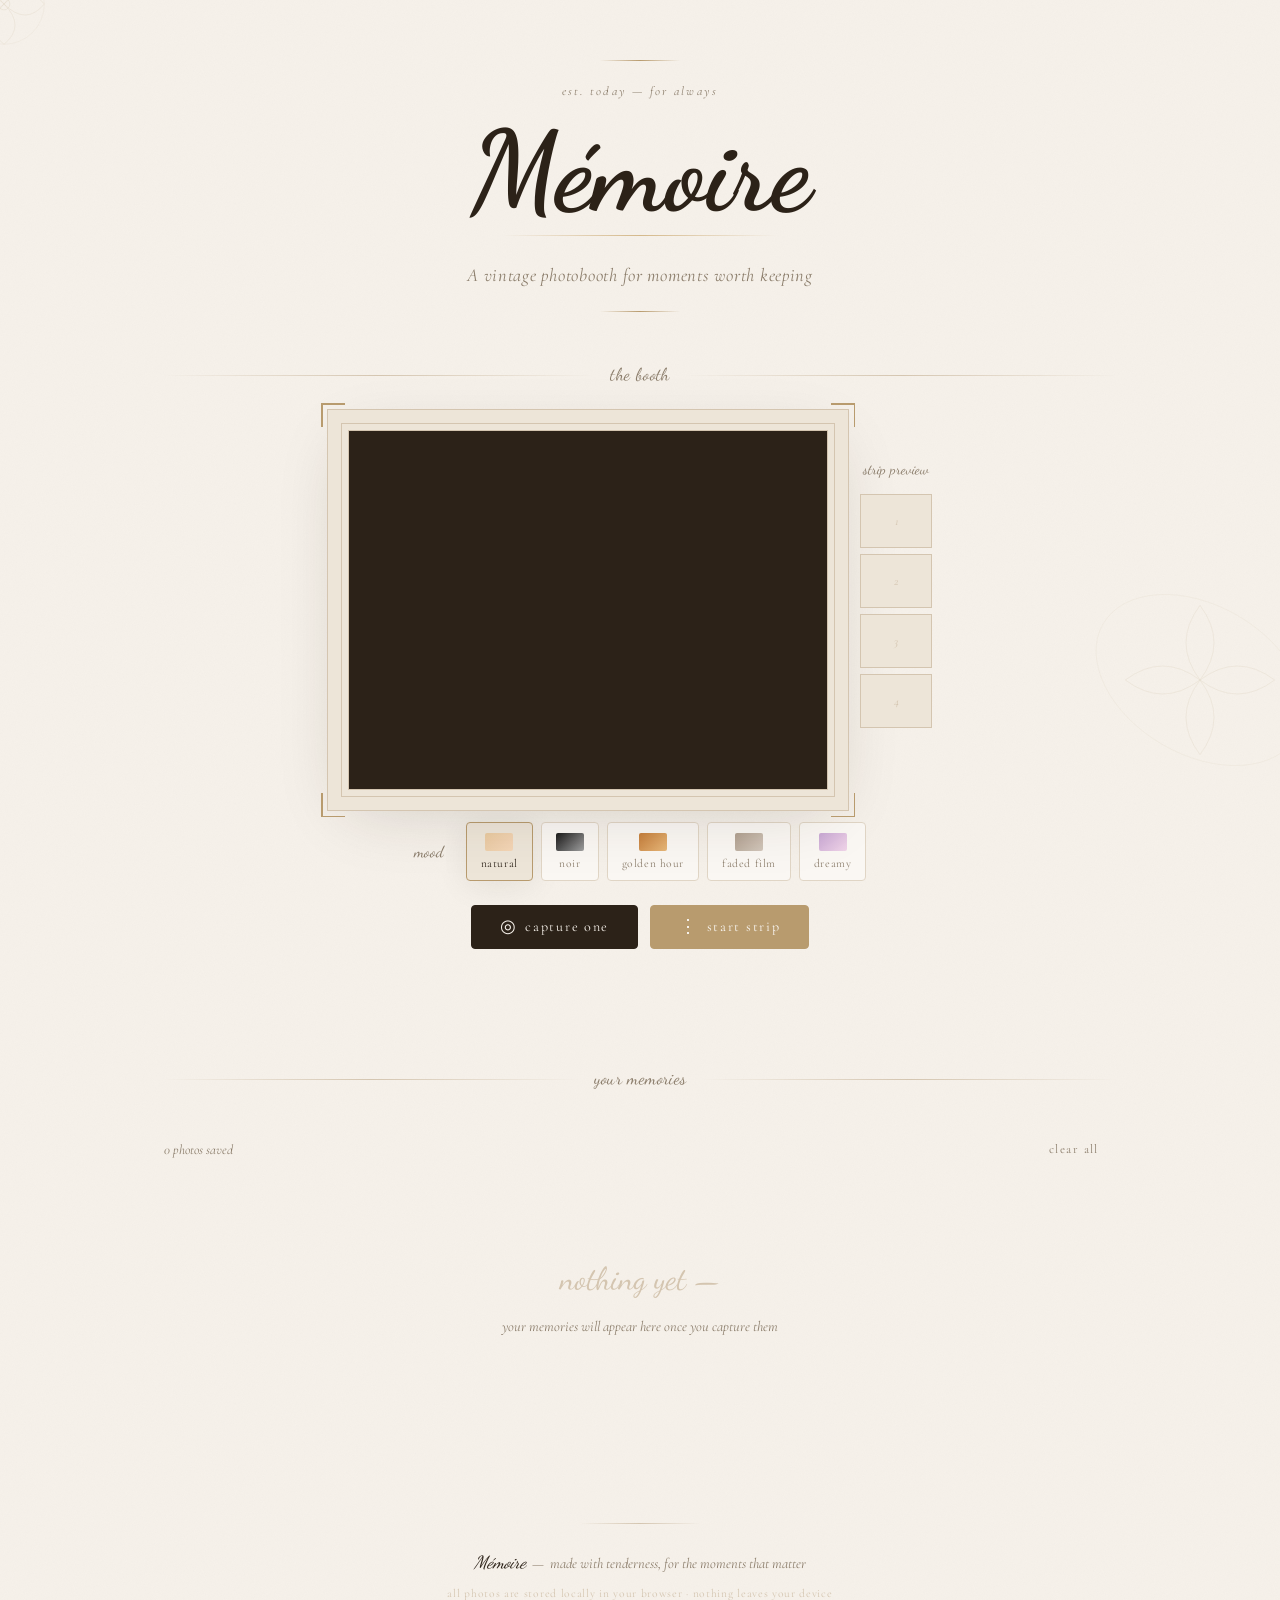
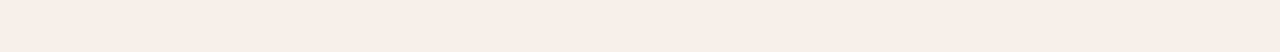
==== index.html @ e14100e8 "Rename index (5).html to index.html" ====
<!DOCTYPE html>
<html lang="en">
<head>
  <meta charset="UTF-8" />
  <meta name="viewport" content="width=device-width, initial-scale=1.0" />
  <title>Mémoire — A Vintage Photobooth</title>

  <!-- Google Fonts: Playfair Display + Cormorant Garamond + Dancing Script -->
  <link rel="preconnect" href="https://fonts.googleapis.com" />
  <link rel="preconnect" href="https://fonts.gstatic.com" crossorigin />
  <link href="https://fonts.googleapis.com/css2?family=Cormorant+Garamond:ital,wght@0,300;0,400;0,500;0,600;1,300;1,400;1,500&family=Dancing+Script:wght@500;600;700&family=Playfair+Display:ital,wght@0,400;0,500;1,400;1,500&display=swap" rel="stylesheet" />

  <link rel="stylesheet" href="css/styles.css" />
</head>
<body>

  <!-- ===== DECORATIVE BACKGROUND ELEMENTS ===== -->
  <div class="deco-bg" aria-hidden="true">
    <svg class="deco-floral deco-floral--tl" viewBox="0 0 300 300" fill="none" xmlns="http://www.w3.org/2000/svg">
      <circle cx="60" cy="60" r="55" stroke="#c9b99a" stroke-width="0.6" opacity="0.4"/>
      <path d="M60 5 Q90 30 60 60 Q30 30 60 5Z" stroke="#c9b99a" stroke-width="0.8" fill="none" opacity="0.5"/>
      <path d="M5 60 Q30 90 60 60 Q30 30 5 60Z" stroke="#c9b99a" stroke-width="0.8" fill="none" opacity="0.5"/>
      <path d="M60 115 Q90 90 60 60 Q30 90 60 115Z" stroke="#c9b99a" stroke-width="0.8" fill="none" opacity="0.5"/>
      <path d="M115 60 Q90 30 60 60 Q90 90 115 60Z" stroke="#c9b99a" stroke-width="0.8" fill="none" opacity="0.5"/>
      <circle cx="60" cy="60" r="8" stroke="#c9b99a" stroke-width="0.8" fill="none" opacity="0.6"/>
    </svg>

    <svg class="deco-floral deco-floral--br" viewBox="0 0 300 300" fill="none" xmlns="http://www.w3.org/2000/svg">
      <ellipse cx="150" cy="150" rx="120" ry="80" stroke="#c9b99a" stroke-width="0.6" opacity="0.3" transform="rotate(30 150 150)"/>
      <path d="M150 70 Q180 110 150 150 Q120 110 150 70Z" stroke="#c9b99a" stroke-width="0.8" fill="none" opacity="0.4"/>
      <path d="M150 230 Q180 190 150 150 Q120 190 150 230Z" stroke="#c9b99a" stroke-width="0.8" fill="none" opacity="0.4"/>
      <path d="M70 150 Q110 120 150 150 Q110 180 70 150Z" stroke="#c9b99a" stroke-width="0.8" fill="none" opacity="0.4"/>
      <path d="M230 150 Q190 120 150 150 Q190 180 230 150Z" stroke="#c9b99a" stroke-width="0.8" fill="none" opacity="0.4"/>
    </svg>
  </div>

  <!-- ===== HEADER / HERO ===== -->
  <header class="site-header">
    <div class="header-rule"></div>
    <p class="header-eyebrow">est. today — for always</p>
    <h1 class="site-title">
      <span class="title-script">Mémoire</span>
    </h1>
    <p class="site-subtitle">A vintage photobooth for moments worth keeping</p>
    <div class="header-rule header-rule--bottom"></div>
  </header>

  <!-- ===== MAIN APP ===== -->
  <main class="app-main">

    <!-- ===== CAMERA SECTION ===== -->
    <section class="camera-section" id="camera-section">
      <div class="section-label">
        <span class="label-line"></span>
        <span class="label-text">the booth</span>
        <span class="label-line"></span>
      </div>

      <!-- Vintage frame wrapper -->
      <div class="camera-stage">
        <div class="vintage-frame" id="vintage-frame">
          <div class="frame-corner frame-corner--tl"></div>
          <div class="frame-corner frame-corner--tr"></div>
          <div class="frame-corner frame-corner--bl"></div>
          <div class="frame-corner frame-corner--br"></div>
          <div class="frame-inner">
            <!-- Live video -->
            <video id="video" autoplay playsinline muted></video>
            <!-- Hidden canvas for capture -->
            <canvas id="capture-canvas" style="display:none;"></canvas>
            <!-- Countdown overlay -->
            <div class="countdown-overlay" id="countdown-overlay" aria-live="polite">
              <span class="countdown-number" id="countdown-number"></span>
            </div>
            <!-- Flash overlay -->
            <div class="flash-overlay" id="flash-overlay"></div>
            <!-- Permission error state -->
            <div class="camera-error" id="camera-error" style="display:none;">
              <div class="error-icon">⌖</div>
              <p class="error-title">Camera access denied</p>
              <p class="error-message">Please allow camera permissions in your browser settings and refresh the page.</p>
            </div>
          </div>
        </div>

        <!-- Strip preview mini -->
        <div class="strip-preview" id="strip-preview">
          <p class="strip-preview__label">strip preview</p>
          <div class="strip-preview__slots" id="strip-slots">
            <div class="strip-slot" data-index="0"><span>1</span></div>
            <div class="strip-slot" data-index="1"><span>2</span></div>
            <div class="strip-slot" data-index="2"><span>3</span></div>
            <div class="strip-slot" data-index="3"><span>4</span></div>
          </div>
        </div>
      </div>

      <!-- Filters -->
      <div class="filters-panel">
        <p class="filters-label">mood</p>
        <div class="filters-list" role="radiogroup" aria-label="Select photo filter">
          <button class="filter-btn active" data-filter="none" role="radio" aria-checked="true" title="No filter">
            <span class="filter-swatch filter-swatch--none"></span>
            <span>natural</span>
          </button>
          <button class="filter-btn" data-filter="bw" role="radio" aria-checked="false" title="Black & white">
            <span class="filter-swatch filter-swatch--bw"></span>
            <span>noir</span>
          </button>
          <button class="filter-btn" data-filter="warm" role="radio" aria-checked="false" title="Warm vintage">
            <span class="filter-swatch filter-swatch--warm"></span>
            <span>golden hour</span>
          </button>
          <button class="filter-btn" data-filter="fade" role="radio" aria-checked="false" title="Faded film">
            <span class="filter-swatch filter-swatch--fade"></span>
            <span>faded film</span>
          </button>
          <button class="filter-btn" data-filter="dreamy" role="radio" aria-checked="false" title="Dreamy soft">
            <span class="filter-swatch filter-swatch--dreamy"></span>
            <span>dreamy</span>
          </button>
        </div>
      </div>

      <!-- Controls -->
      <div class="camera-controls">
        <button class="btn btn--primary" id="btn-single" aria-label="Take single photo">
          <span class="btn-icon">◎</span>
          <span>capture one</span>
        </button>
        <button class="btn btn--strip" id="btn-strip" aria-label="Start photo strip sequence">
          <span class="btn-icon">⋮</span>
          <span>start strip</span>
        </button>
        <button class="btn btn--outline" id="btn-reset-strip" aria-label="Reset strip" style="display:none;">
          <span>reset strip</span>
        </button>
      </div>

      <!-- Status message -->
      <p class="status-msg" id="status-msg" aria-live="polite"></p>
    </section>

    <!-- ===== CAPTION MODAL ===== -->
    <div class="modal-backdrop" id="caption-modal" style="display:none;" role="dialog" aria-modal="true" aria-label="Add a caption">
      <div class="modal-card">
        <div class="modal-preview">
          <img id="modal-preview-img" src="" alt="Just captured photo" />
        </div>
        <div class="modal-body">
          <p class="modal-eyebrow">a moment captured</p>
          <h3 class="modal-title">Add a caption</h3>
          <input
            type="text"
            id="caption-input"
            class="caption-input"
            placeholder="write something beautiful…"
            maxlength="80"
            aria-label="Photo caption"
          />
          <div class="modal-actions">
            <button class="btn btn--primary" id="btn-save-caption">save memory</button>
            <button class="btn btn--ghost" id="btn-skip-caption">skip</button>
          </div>
        </div>
      </div>
    </div>

    <!-- ===== STRIP DOWNLOAD MODAL ===== -->
    <div class="modal-backdrop" id="strip-modal" style="display:none;" role="dialog" aria-modal="true" aria-label="Your photo strip">
      <div class="modal-card modal-card--strip">
        <div class="modal-strip-wrap">
          <img id="strip-result-img" src="" alt="Your photo strip" class="strip-result-img" />
        </div>
        <div class="modal-body">
          <p class="modal-eyebrow">your strip is ready</p>
          <h3 class="modal-title">Four frames, one story.</h3>
          <div class="modal-actions">
            <button class="btn btn--primary" id="btn-download-strip">download strip</button>
            <button class="btn btn--ghost" id="btn-close-strip">close</button>
          </div>
        </div>
      </div>
    </div>

    <!-- ===== GALLERY SECTION ===== -->
    <section class="gallery-section" id="gallery-section">
      <div class="section-label">
        <span class="label-line"></span>
        <span class="label-text">your memories</span>
        <span class="label-line"></span>
      </div>

      <div class="gallery-header">
        <p class="gallery-count" id="gallery-count">0 photos saved</p>
        <button class="btn btn--ghost btn--small" id="btn-clear-gallery">clear all</button>
      </div>

      <div class="gallery-grid" id="gallery-grid">
        <!-- Populated by gallery.js -->
        <div class="gallery-empty" id="gallery-empty">
          <p class="gallery-empty__script">nothing yet —</p>
          <p class="gallery-empty__text">your memories will appear here once you capture them</p>
        </div>
      </div>
    </section>

  </main>

  <!-- ===== FOOTER ===== -->
  <footer class="site-footer">
    <div class="footer-rule"></div>
    <p class="footer-text">
      <span class="footer-script">Mémoire</span>
      &thinsp;—&thinsp; made with tenderness, for the moments that matter
    </p>
    <p class="footer-sub">all photos are stored locally in your browser · nothing leaves your device</p>
  </footer>

  <!-- ===== JS MODULES (order matters) ===== -->
  <script src="js/filters.js"></script>
  <script src="js/camera.js"></script>
  <script src="js/capture.js"></script>
  <script src="js/strip.js"></script>
  <script src="js/gallery.js"></script>

</body>
</html>
---- css/styles.css ----
/* ============================================================
   MÉMOIRE PHOTOBOOTH — styles.css
   Vintage editorial aesthetic — cream, serif, emotionally driven
   ============================================================ */

/* ── CUSTOM PROPERTIES ── */
:root {
  --cream:        #f6f1ea;
  --cream-deep:   #ede5d8;
  --cream-dark:   #e0d5c5;
  --parchment:    #d4c5b0;
  --taupe:        #8b7d6b;
  --umber:        #5c4a38;
  --espresso:     #2c2218;
  --warm-white:   #faf7f3;
  --gold:         #b89b6e;
  --gold-light:   #d4b88a;
  --sienna:       #9e6b4a;
  --mist:         rgba(246,241,234,0.85);

  --font-serif:   'Cormorant Garamond', Georgia, serif;
  --font-display: 'Playfair Display', 'Times New Roman', serif;
  --font-script:  'Dancing Script', cursive;

  --shadow-soft:  0 4px 32px rgba(44,34,24,0.08);
  --shadow-card:  0 8px 48px rgba(44,34,24,0.12);
  --shadow-deep:  0 16px 64px rgba(44,34,24,0.18);

  --radius-sm:    4px;
  --radius-md:    8px;
  --radius-lg:    16px;

  --transition:   0.3s cubic-bezier(0.4, 0, 0.2, 1);
  --transition-slow: 0.6s cubic-bezier(0.4, 0, 0.2, 1);
}

/* ── RESET & BASE ── */
*, *::before, *::after {
  box-sizing: border-box;
  margin: 0;
  padding: 0;
}

html {
  scroll-behavior: smooth;
  font-size: 16px;
}

body {
  background-color: var(--cream);
  color: var(--espresso);
  font-family: var(--font-serif);
  font-weight: 400;
  line-height: 1.7;
  min-height: 100vh;
  overflow-x: hidden;
  position: relative;

  /* Subtle grain texture */
  background-image:
    url("data:image/svg+xml,%3Csvg xmlns='http://www.w3.org/2000/svg' width='300' height='300'%3E%3Cfilter id='n'%3E%3CfeTurbulence type='fractalNoise' baseFrequency='0.9' numOctaves='4' stitchTiles='stitch'/%3E%3CfeColorMatrix type='saturate' values='0'/%3E%3C/filter%3E%3Crect width='300' height='300' filter='url(%23n)' opacity='0.035'/%3E%3C/svg%3E");
}

/* ── DECORATIVE BACKGROUND SVGs ── */
.deco-bg {
  position: fixed;
  inset: 0;
  pointer-events: none;
  z-index: 0;
  overflow: hidden;
}

.deco-floral {
  position: absolute;
  opacity: 0.55;
}

.deco-floral--tl {
  top: -40px;
  left: -40px;
  width: 220px;
  height: 220px;
  animation: floatSlow 8s ease-in-out infinite;
}

.deco-floral--br {
  bottom: 80px;
  right: -60px;
  width: 280px;
  height: 280px;
  animation: floatSlow 10s ease-in-out infinite reverse;
}

@keyframes floatSlow {
  0%, 100% { transform: translateY(0px) rotate(0deg); }
  50% { transform: translateY(-12px) rotate(3deg); }
}

/* ── TYPOGRAPHY UTILITIES ── */
.title-script {
  font-family: var(--font-script);
  font-weight: 700;
}

.section-label {
  display: flex;
  align-items: center;
  gap: 16px;
  margin-bottom: 40px;
}

.label-line {
  flex: 1;
  height: 1px;
  background: linear-gradient(90deg, transparent, var(--parchment), transparent);
}

.label-text {
  font-family: var(--font-script);
  font-size: 1.1rem;
  color: var(--taupe);
  white-space: nowrap;
  letter-spacing: 0.02em;
}

/* ── SITE HEADER ── */
.site-header {
  position: relative;
  z-index: 1;
  text-align: center;
  padding: 60px 24px 48px;
}

.header-rule {
  width: 80px;
  height: 1px;
  background: linear-gradient(90deg, transparent, var(--gold), transparent);
  margin: 0 auto 20px;
}

.header-rule--bottom {
  margin: 20px auto 0;
}

.header-eyebrow {
  font-family: var(--font-serif);
  font-size: 0.78rem;
  font-style: italic;
  letter-spacing: 0.18em;
  color: var(--taupe);
  text-transform: lowercase;
  margin-bottom: 12px;
}

.site-title {
  font-family: var(--font-script);
  font-size: clamp(3.5rem, 10vw, 7rem);
  font-weight: 700;
  color: var(--espresso);
  line-height: 1.05;
  letter-spacing: -0.01em;
  margin-bottom: 12px;
  position: relative;
  display: inline-block;
}

.site-title::after {
  content: '';
  position: absolute;
  bottom: -4px;
  left: 10%;
  right: 10%;
  height: 1px;
  background: linear-gradient(90deg, transparent, var(--gold-light), transparent);
}

.site-subtitle {
  font-family: var(--font-serif);
  font-size: clamp(0.95rem, 2.5vw, 1.15rem);
  font-style: italic;
  color: var(--taupe);
  letter-spacing: 0.04em;
  margin-top: 16px;
}

/* ── MAIN LAYOUT ── */
.app-main {
  position: relative;
  z-index: 1;
  max-width: 1000px;
  margin: 0 auto;
  padding: 0 24px 80px;
}

/* ── CAMERA SECTION ── */
.camera-section {
  margin-bottom: 80px;
}

/* Camera stage: video frame + strip preview side by side */
.camera-stage {
  display: flex;
  align-items: flex-start;
  gap: 32px;
  justify-content: center;
  margin-bottom: 32px;
  flex-wrap: wrap;
}

/* ── VINTAGE FRAME ── */
.vintage-frame {
  position: relative;
  flex-shrink: 0;
  width: min(480px, 100%);
  aspect-ratio: 4/3;
  background: var(--espresso);
  border: 1px solid var(--parchment);
  box-shadow:
    0 0 0 6px var(--cream-deep),
    0 0 0 7px var(--parchment),
    0 0 0 20px var(--cream-deep),
    0 0 0 21px var(--parchment),
    var(--shadow-deep);
  overflow: visible;
}

/* Decorative frame corners */
.frame-corner {
  position: absolute;
  width: 24px;
  height: 24px;
  z-index: 5;
}

.frame-corner::before,
.frame-corner::after {
  content: '';
  position: absolute;
  background: var(--gold);
}

.frame-corner::before { width: 100%; height: 1.5px; }
.frame-corner::after  { width: 1.5px; height: 100%; }

.frame-corner--tl { top: -28px; left: -28px; }
.frame-corner--tl::before { top: 0; left: 0; }
.frame-corner--tl::after  { top: 0; left: 0; }

.frame-corner--tr { top: -28px; right: -28px; }
.frame-corner--tr::before { top: 0; right: 0; left: auto; }
.frame-corner--tr::after  { top: 0; right: 0; left: auto; }

.frame-corner--bl { bottom: -28px; left: -28px; }
.frame-corner--bl::before { bottom: 0; top: auto; left: 0; }
.frame-corner--bl::after  { bottom: 0; top: auto; left: 0; }

.frame-corner--br { bottom: -28px; right: -28px; }
.frame-corner--br::before { bottom: 0; top: auto; right: 0; left: auto; }
.frame-corner--br::after  { bottom: 0; top: auto; right: 0; left: auto; }

/* Inner frame: clips video */
.frame-inner {
  position: relative;
  width: 100%;
  height: 100%;
  overflow: hidden;
}

#video {
  width: 100%;
  height: 100%;
  object-fit: cover;
  display: block;
  transform: scaleX(-1); /* mirror effect */
}

/* Countdown overlay */
.countdown-overlay {
  position: absolute;
  inset: 0;
  display: flex;
  align-items: center;
  justify-content: center;
  background: rgba(44,34,24,0.35);
  backdrop-filter: blur(2px);
  opacity: 0;
  pointer-events: none;
  transition: opacity 0.3s ease;
  z-index: 10;
}

.countdown-overlay.active {
  opacity: 1;
  pointer-events: all;
}

.countdown-number {
  font-family: var(--font-script);
  font-size: 10rem;
  color: var(--warm-white);
  line-height: 1;
  text-shadow: 0 4px 24px rgba(0,0,0,0.4);
  animation: countPulse 1s ease-out;
}

@keyframes countPulse {
  0%   { transform: scale(1.4); opacity: 0; }
  30%  { transform: scale(1.0); opacity: 1; }
  80%  { transform: scale(1.0); opacity: 1; }
  100% { transform: scale(0.9); opacity: 0.6; }
}

/* Flash overlay */
.flash-overlay {
  position: absolute;
  inset: 0;
  background: #fff;
  opacity: 0;
  pointer-events: none;
  z-index: 15;
  transition: opacity 0.08s ease;
}

.flash-overlay.flashing {
  opacity: 1;
  transition: none;
}

/* Camera error state */
.camera-error {
  position: absolute;
  inset: 0;
  background: var(--cream-deep);
  display: flex;
  flex-direction: column;
  align-items: center;
  justify-content: center;
  padding: 32px;
  text-align: center;
  z-index: 20;
}

.error-icon {
  font-size: 3rem;
  margin-bottom: 16px;
  color: var(--taupe);
}

.error-title {
  font-family: var(--font-display);
  font-size: 1.3rem;
  color: var(--espresso);
  margin-bottom: 8px;
  font-style: italic;
}

.error-message {
  font-size: 0.9rem;
  color: var(--taupe);
  line-height: 1.6;
}

/* ── STRIP PREVIEW ── */
.strip-preview {
  display: flex;
  flex-direction: column;
  align-items: center;
  gap: 8px;
  padding-top: 28px; /* aligns with inner frame */
}

.strip-preview__label {
  font-family: var(--font-script);
  font-size: 0.9rem;
  color: var(--taupe);
  margin-bottom: 4px;
}

.strip-preview__slots {
  display: flex;
  flex-direction: column;
  gap: 6px;
}

.strip-slot {
  width: 72px;
  height: 54px;
  border: 1px solid var(--parchment);
  background: var(--cream-deep);
  display: flex;
  align-items: center;
  justify-content: center;
  position: relative;
  overflow: hidden;
  transition: border-color var(--transition);
}

.strip-slot span {
  font-family: var(--font-serif);
  font-size: 0.75rem;
  color: var(--parchment);
  font-style: italic;
}

.strip-slot img {
  width: 100%;
  height: 100%;
  object-fit: cover;
  display: block;
}

.strip-slot.filled {
  border-color: var(--gold);
}

.strip-slot.filled span {
  display: none;
}

/* ── FILTERS PANEL ── */
.filters-panel {
  display: flex;
  align-items: center;
  gap: 16px;
  justify-content: center;
  margin-bottom: 24px;
  flex-wrap: wrap;
}

.filters-label {
  font-family: var(--font-script);
  font-size: 1rem;
  color: var(--taupe);
  min-width: 36px;
}

.filters-list {
  display: flex;
  gap: 8px;
  flex-wrap: wrap;
  justify-content: center;
}

.filter-btn {
  display: flex;
  flex-direction: column;
  align-items: center;
  gap: 5px;
  padding: 10px 14px;
  border: 1px solid var(--cream-dark);
  background: var(--warm-white);
  cursor: pointer;
  border-radius: var(--radius-sm);
  font-family: var(--font-serif);
  font-size: 0.72rem;
  color: var(--taupe);
  letter-spacing: 0.05em;
  text-transform: lowercase;
  transition: all var(--transition);
}

.filter-btn:hover {
  border-color: var(--gold);
  color: var(--umber);
  transform: translateY(-1px);
  box-shadow: var(--shadow-soft);
}

.filter-btn.active {
  border-color: var(--gold);
  background: var(--cream-deep);
  color: var(--espresso);
  box-shadow: var(--shadow-soft);
}

/* Filter swatches */
.filter-swatch {
  display: block;
  width: 28px;
  height: 18px;
  border-radius: 2px;
  overflow: hidden;
}

.filter-swatch--none   { background: linear-gradient(135deg, #e8c9a0, #f5d6b8); }
.filter-swatch--bw     { background: linear-gradient(135deg, #1a1a1a, #a0a0a0); }
.filter-swatch--warm   { background: linear-gradient(135deg, #c47d3a, #e8b87a); }
.filter-swatch--fade   { background: linear-gradient(135deg, #b0a090, #d4c8bc); }
.filter-swatch--dreamy { background: linear-gradient(135deg, #c9a8d4, #f0d4e8); }

/* ── CAMERA CONTROLS ── */
.camera-controls {
  display: flex;
  gap: 12px;
  justify-content: center;
  flex-wrap: wrap;
  margin-bottom: 16px;
}

/* ── BUTTONS ── */
.btn {
  display: inline-flex;
  align-items: center;
  gap: 8px;
  padding: 12px 28px;
  font-family: var(--font-serif);
  font-size: 0.88rem;
  letter-spacing: 0.12em;
  text-transform: lowercase;
  border: 1px solid transparent;
  cursor: pointer;
  border-radius: var(--radius-sm);
  transition: all var(--transition);
  white-space: nowrap;
  position: relative;
  overflow: hidden;
}

.btn::after {
  content: '';
  position: absolute;
  inset: 0;
  background: rgba(255,255,255,0);
  transition: background var(--transition);
}

.btn:hover::after {
  background: rgba(255,255,255,0.1);
}

.btn-icon {
  font-size: 1.1rem;
  line-height: 1;
}

/* Primary */
.btn--primary {
  background: var(--espresso);
  color: var(--cream);
  border-color: var(--espresso);
}

.btn--primary:hover {
  background: var(--umber);
  border-color: var(--umber);
  transform: translateY(-1px);
  box-shadow: 0 6px 20px rgba(44,34,24,0.25);
}

.btn--primary:active {
  transform: translateY(0);
}

/* Strip */
.btn--strip {
  background: var(--gold);
  color: var(--warm-white);
  border-color: var(--gold);
}

.btn--strip:hover {
  background: var(--gold-light);
  border-color: var(--gold-light);
  transform: translateY(-1px);
  box-shadow: 0 6px 20px rgba(184,155,110,0.35);
}

/* Outline */
.btn--outline {
  background: transparent;
  color: var(--umber);
  border-color: var(--parchment);
}

.btn--outline:hover {
  border-color: var(--gold);
  color: var(--espresso);
  background: var(--cream-deep);
}

/* Ghost */
.btn--ghost {
  background: transparent;
  color: var(--taupe);
  border-color: transparent;
}

.btn--ghost:hover {
  color: var(--espresso);
  border-color: var(--cream-dark);
  background: var(--cream-deep);
}

/* Small */
.btn--small {
  padding: 6px 16px;
  font-size: 0.78rem;
}

/* Disabled state */
.btn:disabled {
  opacity: 0.45;
  cursor: not-allowed;
  transform: none !important;
  box-shadow: none !important;
}

/* ── STATUS MESSAGE ── */
.status-msg {
  text-align: center;
  font-family: var(--font-serif);
  font-size: 0.88rem;
  font-style: italic;
  color: var(--taupe);
  min-height: 1.4em;
  transition: opacity var(--transition);
}

/* ── MODAL BACKDROP ── */
.modal-backdrop {
  position: fixed;
  inset: 0;
  background: rgba(44,34,24,0.55);
  backdrop-filter: blur(6px);
  z-index: 100;
  display: flex;
  align-items: center;
  justify-content: center;
  padding: 24px;
  animation: fadeIn 0.3s ease;
}

@keyframes fadeIn {
  from { opacity: 0; }
  to   { opacity: 1; }
}

.modal-card {
  background: var(--warm-white);
  border: 1px solid var(--cream-dark);
  box-shadow: var(--shadow-deep);
  max-width: 520px;
  width: 100%;
  animation: slideUp 0.35s cubic-bezier(0.4, 0, 0.2, 1);
  overflow: hidden;
}

@keyframes slideUp {
  from { transform: translateY(24px); opacity: 0; }
  to   { transform: translateY(0); opacity: 1; }
}

.modal-preview {
  width: 100%;
  max-height: 280px;
  overflow: hidden;
  background: var(--espresso);
}

.modal-preview img {
  width: 100%;
  height: 100%;
  object-fit: cover;
  display: block;
  transform: scaleX(-1);
}

.modal-card--strip .modal-strip-wrap {
  display: flex;
  justify-content: center;
  padding: 24px 24px 0;
  background: var(--cream-deep);
}

.strip-result-img {
  max-height: 360px;
  width: auto;
  display: block;
  box-shadow: var(--shadow-card);
}

.modal-body {
  padding: 28px 32px 32px;
}

.modal-eyebrow {
  font-family: var(--font-serif);
  font-size: 0.75rem;
  font-style: italic;
  letter-spacing: 0.15em;
  color: var(--taupe);
  text-transform: lowercase;
  margin-bottom: 6px;
}

.modal-title {
  font-family: var(--font-display);
  font-size: 1.5rem;
  font-style: italic;
  font-weight: 400;
  color: var(--espresso);
  margin-bottom: 20px;
  line-height: 1.3;
}

.caption-input {
  width: 100%;
  padding: 12px 16px;
  font-family: var(--font-serif);
  font-size: 1rem;
  font-style: italic;
  color: var(--espresso);
  background: var(--cream);
  border: 1px solid var(--parchment);
  border-radius: var(--radius-sm);
  outline: none;
  transition: border-color var(--transition);
  margin-bottom: 20px;
}

.caption-input::placeholder {
  color: var(--parchment);
}

.caption-input:focus {
  border-color: var(--gold);
}

.modal-actions {
  display: flex;
  gap: 10px;
  flex-wrap: wrap;
}

/* ── GALLERY SECTION ── */
.gallery-section {
  margin-top: 40px;
}

.gallery-header {
  display: flex;
  align-items: center;
  justify-content: space-between;
  margin-bottom: 24px;
}

.gallery-count {
  font-family: var(--font-serif);
  font-size: 0.85rem;
  font-style: italic;
  color: var(--taupe);
}

/* Gallery empty state */
.gallery-empty {
  grid-column: 1 / -1;
  text-align: center;
  padding: 64px 24px;
}

.gallery-empty__script {
  font-family: var(--font-script);
  font-size: 2rem;
  color: var(--parchment);
  margin-bottom: 8px;
}

.gallery-empty__text {
  font-family: var(--font-serif);
  font-size: 0.9rem;
  font-style: italic;
  color: var(--taupe);
}

/* Gallery grid */
.gallery-grid {
  display: grid;
  grid-template-columns: repeat(auto-fill, minmax(220px, 1fr));
  gap: 20px;
}

/* Gallery card */
.gallery-card {
  background: var(--warm-white);
  border: 1px solid var(--cream-dark);
  box-shadow: var(--shadow-soft);
  transition: all var(--transition);
  cursor: default;
  animation: cardReveal 0.5s ease both;
}

@keyframes cardReveal {
  from { opacity: 0; transform: translateY(12px) scale(0.98); }
  to   { opacity: 1; transform: translateY(0) scale(1); }
}

.gallery-card:hover {
  box-shadow: var(--shadow-card);
  transform: translateY(-3px);
  border-color: var(--parchment);
}

.gallery-card__img-wrap {
  position: relative;
  aspect-ratio: 4/3;
  overflow: hidden;
  background: var(--cream-deep);
}

.gallery-card__img-wrap img {
  width: 100%;
  height: 100%;
  object-fit: cover;
  display: block;
  transform: scaleX(-1);
  transition: transform var(--transition-slow);
}

.gallery-card:hover .gallery-card__img-wrap img {
  transform: scaleX(-1) scale(1.03);
}

/* Hover actions overlay */
.gallery-card__actions {
  position: absolute;
  inset: 0;
  background: rgba(44,34,24,0.45);
  display: flex;
  align-items: center;
  justify-content: center;
  gap: 10px;
  opacity: 0;
  transition: opacity var(--transition);
}

.gallery-card:hover .gallery-card__actions {
  opacity: 1;
}

.gallery-card__action-btn {
  padding: 8px 16px;
  background: var(--warm-white);
  color: var(--espresso);
  border: none;
  border-radius: var(--radius-sm);
  font-family: var(--font-serif);
  font-size: 0.75rem;
  letter-spacing: 0.08em;
  cursor: pointer;
  transition: all var(--transition);
}

.gallery-card__action-btn:hover {
  background: var(--espresso);
  color: var(--cream);
}

.gallery-card__body {
  padding: 12px 14px 14px;
  border-top: 1px solid var(--cream-dark);
}

.gallery-card__caption {
  font-family: var(--font-serif);
  font-size: 0.85rem;
  font-style: italic;
  color: var(--umber);
  line-height: 1.4;
  min-height: 1.2em;
}

.gallery-card__meta {
  font-family: var(--font-serif);
  font-size: 0.72rem;
  color: var(--parchment);
  margin-top: 4px;
  letter-spacing: 0.04em;
}

.gallery-card__filter-badge {
  display: inline-block;
  font-size: 0.65rem;
  letter-spacing: 0.1em;
  text-transform: uppercase;
  color: var(--gold);
  margin-left: 6px;
}

/* ── SITE FOOTER ── */
.site-footer {
  position: relative;
  z-index: 1;
  text-align: center;
  padding: 40px 24px 48px;
}

.footer-rule {
  width: 120px;
  height: 1px;
  background: linear-gradient(90deg, transparent, var(--parchment), transparent);
  margin: 0 auto 24px;
}

.footer-text {
  font-family: var(--font-serif);
  font-size: 0.9rem;
  font-style: italic;
  color: var(--taupe);
  margin-bottom: 6px;
}

.footer-script {
  font-family: var(--font-script);
  font-size: 1.1rem;
  color: var(--espresso);
}

.footer-sub {
  font-family: var(--font-serif);
  font-size: 0.72rem;
  color: var(--parchment);
  letter-spacing: 0.06em;
}

/* ── SCROLLBAR ── */
::-webkit-scrollbar {
  width: 6px;
}

::-webkit-scrollbar-track {
  background: var(--cream);
}

::-webkit-scrollbar-thumb {
  background: var(--parchment);
  border-radius: 3px;
}

::-webkit-scrollbar-thumb:hover {
  background: var(--taupe);
}

/* ── RESPONSIVE ── */
@media (max-width: 640px) {
  .site-header {
    padding: 40px 16px 36px;
  }

  .camera-stage {
    flex-direction: column;
    align-items: center;
  }

  .strip-preview {
    flex-direction: row;
    padding-top: 0;
    align-items: center;
  }

  .strip-preview__slots {
    flex-direction: row;
  }

  .strip-slot {
    width: 60px;
    height: 45px;
  }

  .vintage-frame {
    box-shadow:
      0 0 0 4px var(--cream-deep),
      0 0 0 5px var(--parchment),
      0 0 0 12px var(--cream-deep),
      0 0 0 13px var(--parchment),
      var(--shadow-card);
  }

  .gallery-grid {
    grid-template-columns: repeat(auto-fill, minmax(160px, 1fr));
    gap: 12px;
  }

  .modal-card {
    max-width: 100%;
  }

  .modal-body {
    padding: 20px 20px 24px;
  }

  .deco-floral--tl {
    width: 140px;
    height: 140px;
  }

  .deco-floral--br {
    width: 180px;
    height: 180px;
  }
}

/* ── PRINT / EXPORT UTILITIES ── */
@media print {
  .camera-section,
  .site-header,
  .site-footer { display: none; }
  .gallery-section { display: block; }
}

/* ── FOCUS STYLES (accessibility) ── */
:focus-visible {
  outline: 2px solid var(--gold);
  outline-offset: 2px;
}
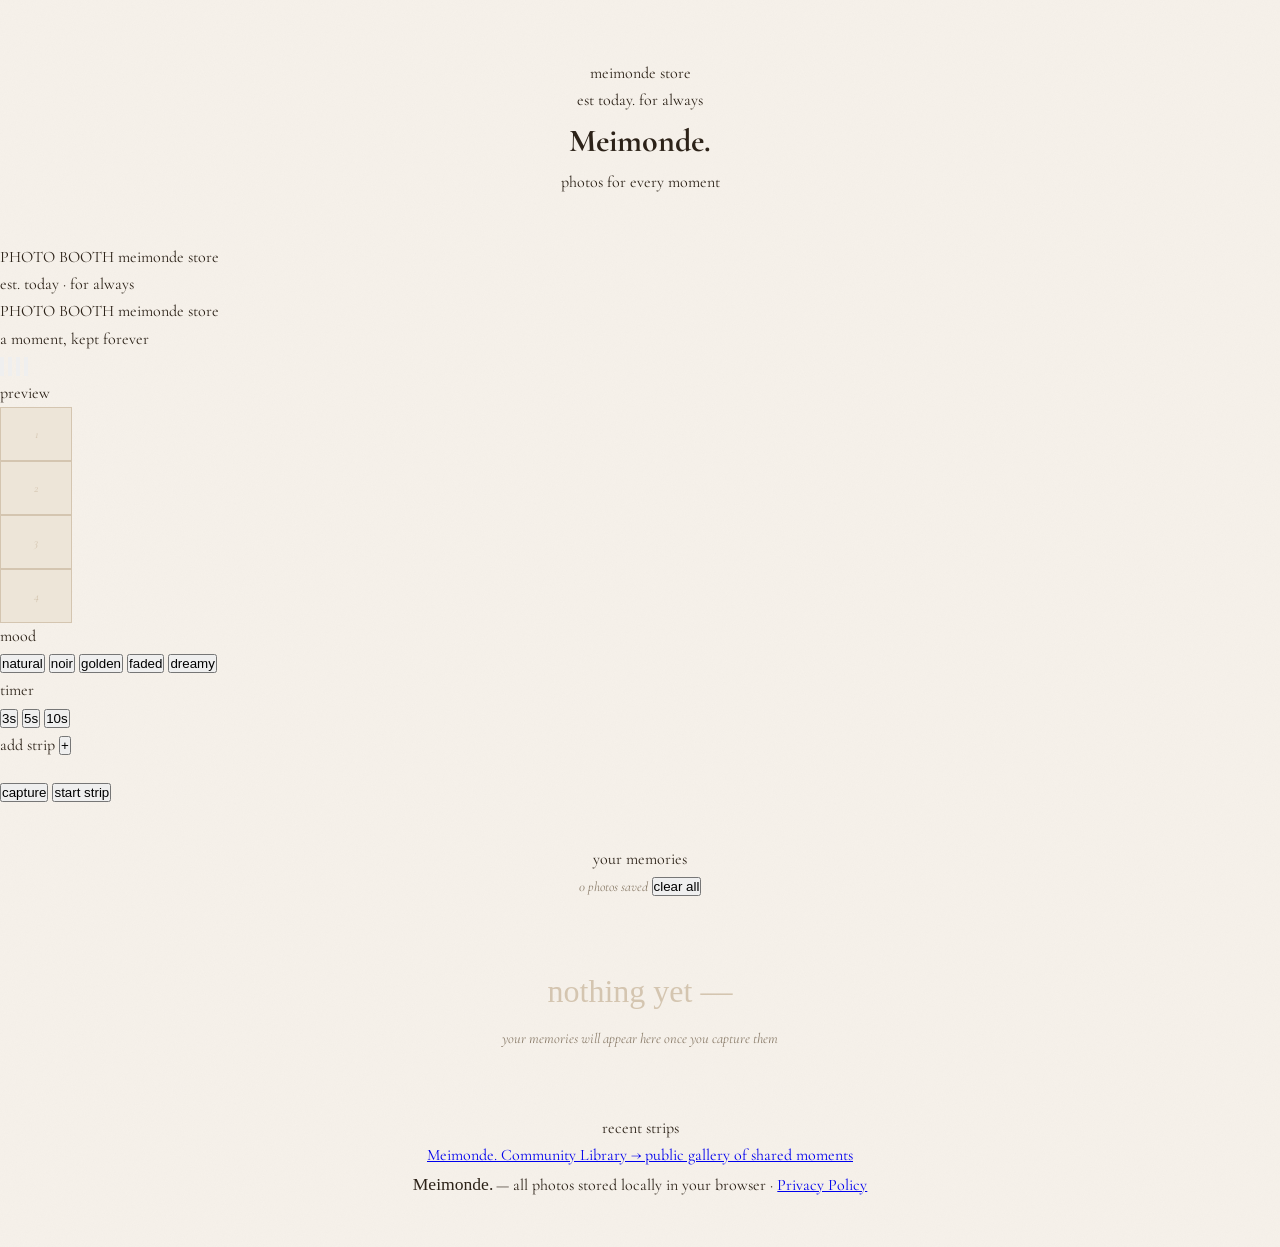
==== commit ca0cd887: "Update index.html" ====
--- a/index.html
+++ b/index.html
@@ -3,90 +3,102 @@
 <head>
   <meta charset="UTF-8" />
   <meta name="viewport" content="width=device-width, initial-scale=1.0" />
-  <title>Mémoire — A Vintage Photobooth</title>
-
-  <!-- Google Fonts: Playfair Display + Cormorant Garamond + Dancing Script -->
+  <title>Meimonde — Photo Booth</title>
   <link rel="preconnect" href="https://fonts.googleapis.com" />
   <link rel="preconnect" href="https://fonts.gstatic.com" crossorigin />
-  <link href="https://fonts.googleapis.com/css2?family=Cormorant+Garamond:ital,wght@0,300;0,400;0,500;0,600;1,300;1,400;1,500&family=Dancing+Script:wght@500;600;700&family=Playfair+Display:ital,wght@0,400;0,500;1,400;1,500&display=swap" rel="stylesheet" />
-
+  <link href="https://fonts.googleapis.com/css2?family=Pinyon+Script&family=Cormorant+Garamond:ital,wght@0,300;0,400;0,500;1,300;1,400&family=Cormorant:wght@300;400&display=swap" rel="stylesheet" />
   <link rel="stylesheet" href="css/styles.css" />
 </head>
 <body>
 
-  <!-- ===== DECORATIVE BACKGROUND ELEMENTS ===== -->
-  <div class="deco-bg" aria-hidden="true">
-    <svg class="deco-floral deco-floral--tl" viewBox="0 0 300 300" fill="none" xmlns="http://www.w3.org/2000/svg">
-      <circle cx="60" cy="60" r="55" stroke="#c9b99a" stroke-width="0.6" opacity="0.4"/>
-      <path d="M60 5 Q90 30 60 60 Q30 30 60 5Z" stroke="#c9b99a" stroke-width="0.8" fill="none" opacity="0.5"/>
-      <path d="M5 60 Q30 90 60 60 Q30 30 5 60Z" stroke="#c9b99a" stroke-width="0.8" fill="none" opacity="0.5"/>
-      <path d="M60 115 Q90 90 60 60 Q30 90 60 115Z" stroke="#c9b99a" stroke-width="0.8" fill="none" opacity="0.5"/>
-      <path d="M115 60 Q90 30 60 60 Q90 90 115 60Z" stroke="#c9b99a" stroke-width="0.8" fill="none" opacity="0.5"/>
-      <circle cx="60" cy="60" r="8" stroke="#c9b99a" stroke-width="0.8" fill="none" opacity="0.6"/>
-    </svg>
-
-    <svg class="deco-floral deco-floral--br" viewBox="0 0 300 300" fill="none" xmlns="http://www.w3.org/2000/svg">
-      <ellipse cx="150" cy="150" rx="120" ry="80" stroke="#c9b99a" stroke-width="0.6" opacity="0.3" transform="rotate(30 150 150)"/>
-      <path d="M150 70 Q180 110 150 150 Q120 110 150 70Z" stroke="#c9b99a" stroke-width="0.8" fill="none" opacity="0.4"/>
-      <path d="M150 230 Q180 190 150 150 Q120 190 150 230Z" stroke="#c9b99a" stroke-width="0.8" fill="none" opacity="0.4"/>
-      <path d="M70 150 Q110 120 150 150 Q110 180 70 150Z" stroke="#c9b99a" stroke-width="0.8" fill="none" opacity="0.4"/>
-      <path d="M230 150 Q190 120 150 150 Q190 180 230 150Z" stroke="#c9b99a" stroke-width="0.8" fill="none" opacity="0.4"/>
-    </svg>
-  </div>
-
-  <!-- ===== HEADER / HERO ===== -->
+  <!-- ═══════════════════════════
+       HEADER
+  ═══════════════════════════ -->
   <header class="site-header">
-    <div class="header-rule"></div>
-    <p class="header-eyebrow">est. today — for always</p>
-    <h1 class="site-title">
-      <span class="title-script">Mémoire</span>
-    </h1>
-    <p class="site-subtitle">A vintage photobooth for moments worth keeping</p>
-    <div class="header-rule header-rule--bottom"></div>
+    <p class="store-name">meimonde store</p>
+    <div class="header-hr"></div>
+    <p class="header-est">est today. for always</p>
+    <h1 class="logo-script">Meimonde.</h1>
+    <div class="header-hr"></div>
+    <p class="tagline">photos for every moment</p>
   </header>
 
-  <!-- ===== MAIN APP ===== -->
-  <main class="app-main">
-
-    <!-- ===== CAMERA SECTION ===== -->
-    <section class="camera-section" id="camera-section">
-      <div class="section-label">
-        <span class="label-line"></span>
-        <span class="label-text">the booth</span>
-        <span class="label-line"></span>
-      </div>
-
-      <!-- Vintage frame wrapper -->
-      <div class="camera-stage">
-        <div class="vintage-frame" id="vintage-frame">
-          <div class="frame-corner frame-corner--tl"></div>
-          <div class="frame-corner frame-corner--tr"></div>
-          <div class="frame-corner frame-corner--bl"></div>
-          <div class="frame-corner frame-corner--br"></div>
+  <!-- ═══════════════════════════
+       MAIN TWO-COLUMN GRID
+  ═══════════════════════════ -->
+  <main class="main-grid">
+
+    <!-- Decorative strips (left) -->
+    <aside class="strips-col" aria-hidden="true">
+      <div class="deco-strip deco-strip--back">
+        <div class="deco-strip__header">
+          <span class="deco-strip__label">PHOTO BOOTH</span>
+          <span class="deco-strip__sub">meimonde store</span>
+        </div>
+        <div class="deco-strip__slot"></div>
+        <div class="deco-strip__slot"></div>
+        <div class="deco-strip__slot"></div>
+        <div class="deco-strip__footer"><span>est. today · for always</span></div>
+      </div>
+      <div class="deco-strip deco-strip--front">
+        <div class="deco-strip__header">
+          <span class="deco-strip__label">PHOTO BOOTH</span>
+          <span class="deco-strip__sub">meimonde store</span>
+        </div>
+        <div class="deco-strip__slot"></div>
+        <div class="deco-strip__slot"></div>
+        <div class="deco-strip__slot"></div>
+        <div class="deco-strip__footer"><span class="deco-script">a moment, kept forever</span></div>
+      </div>
+    </aside>
+
+    <!-- Interactive booth (right) -->
+    <section class="booth-panel">
+
+      <!-- Icon bar -->
+      <div class="icon-bar">
+        <button class="icon-btn" id="btn-mode-cd" title="CD Studio">
+          <svg viewBox="0 0 36 36" fill="none"><circle cx="18" cy="18" r="15.5" stroke="currentColor" stroke-width="1.2"/><circle cx="18" cy="18" r="11" stroke="currentColor" stroke-width="0.7" stroke-dasharray="2.5 2"/><circle cx="18" cy="18" r="6" stroke="currentColor" stroke-width="0.9"/><circle cx="18" cy="18" r="2.2" fill="currentColor"/></svg>
+        </button>
+        <button class="icon-btn" id="btn-mode-phone" title="Phone Booth">
+          <svg viewBox="0 0 36 36" fill="none"><rect x="10" y="3" width="16" height="30" rx="2.5" stroke="currentColor" stroke-width="1.2"/><rect x="13" y="6" width="10" height="17" rx="1" stroke="currentColor" stroke-width="0.9"/><circle cx="18" cy="27.5" r="1.4" fill="currentColor"/></svg>
+        </button>
+        <button class="icon-btn" id="btn-mode-cafe" title="Café Mode">
+          <svg viewBox="0 0 36 36" fill="none"><path d="M10 15h16l-2 11H12L10 15Z" stroke="currentColor" stroke-width="1.2" stroke-linejoin="round"/><path d="M26 17h2a2.5 2.5 0 0 1 0 5h-2" stroke="currentColor" stroke-width="1.2" stroke-linecap="round"/><line x1="8" y1="27" x2="28" y2="27" stroke="currentColor" stroke-width="1.2" stroke-linecap="round"/><path d="M15 12 Q16.5 9 18 10 Q19.5 11 21 9" stroke="currentColor" stroke-width="0.9" stroke-linecap="round" fill="none"/></svg>
+        </button>
+        <button class="icon-btn" id="btn-menu" title="Menu">
+          <svg viewBox="0 0 36 36" fill="none"><line x1="9" y1="12" x2="27" y2="12" stroke="currentColor" stroke-width="1.4" stroke-linecap="round"/><line x1="9" y1="18" x2="27" y2="18" stroke="currentColor" stroke-width="1.4" stroke-linecap="round"/><line x1="9" y1="24" x2="27" y2="24" stroke="currentColor" stroke-width="1.4" stroke-linecap="round"/></svg>
+        </button>
+      </div>
+
+      <!-- Mode badge -->
+      <div class="mode-badge-wrap">
+        <span class="mode-badge" id="mode-badge"></span>
+      </div>
+
+      <!-- Viewport + preview -->
+      <div class="viewport-row">
+        <div class="viewport-frame" id="vintage-frame">
+          <span class="bracket bracket--tl" aria-hidden="true"></span>
+          <span class="bracket bracket--br" aria-hidden="true"></span>
           <div class="frame-inner">
-            <!-- Live video -->
             <video id="video" autoplay playsinline muted></video>
-            <!-- Hidden canvas for capture -->
             <canvas id="capture-canvas" style="display:none;"></canvas>
-            <!-- Countdown overlay -->
             <div class="countdown-overlay" id="countdown-overlay" aria-live="polite">
               <span class="countdown-number" id="countdown-number"></span>
             </div>
-            <!-- Flash overlay -->
             <div class="flash-overlay" id="flash-overlay"></div>
-            <!-- Permission error state -->
             <div class="camera-error" id="camera-error" style="display:none;">
               <div class="error-icon">⌖</div>
               <p class="error-title">Camera access denied</p>
-              <p class="error-message">Please allow camera permissions in your browser settings and refresh the page.</p>
-            </div>
-          </div>
-        </div>
-
-        <!-- Strip preview mini -->
-        <div class="strip-preview" id="strip-preview">
-          <p class="strip-preview__label">strip preview</p>
-          <div class="strip-preview__slots" id="strip-slots">
+              <p class="error-message">Allow camera permissions in your browser settings, then refresh.</p>
+            </div>
+          </div>
+        </div>
+
+        <div class="preview-col">
+          <p class="preview-label">preview</p>
+          <div class="preview-slots" id="strip-slots">
             <div class="strip-slot" data-index="0"><span>1</span></div>
             <div class="strip-slot" data-index="1"><span>2</span></div>
             <div class="strip-slot" data-index="2"><span>3</span></div>
@@ -95,134 +107,324 @@
         </div>
       </div>
 
-      <!-- Filters -->
-      <div class="filters-panel">
-        <p class="filters-label">mood</p>
-        <div class="filters-list" role="radiogroup" aria-label="Select photo filter">
-          <button class="filter-btn active" data-filter="none" role="radio" aria-checked="true" title="No filter">
-            <span class="filter-swatch filter-swatch--none"></span>
-            <span>natural</span>
+      <!-- Controls -->
+      <div class="controls-panel">
+        <div class="control-row">
+          <span class="control-label">mood</span>
+          <div class="filter-swatches" role="radiogroup">
+            <button class="filter-swatch-btn active" data-filter="none" title="Natural"><span class="swatch swatch--none"></span><span class="swatch-name">natural</span></button>
+            <button class="filter-swatch-btn" data-filter="bw" title="Noir"><span class="swatch swatch--bw"></span><span class="swatch-name">noir</span></button>
+            <button class="filter-swatch-btn" data-filter="warm" title="Golden"><span class="swatch swatch--warm"></span><span class="swatch-name">golden</span></button>
+            <button class="filter-swatch-btn" data-filter="fade" title="Faded"><span class="swatch swatch--fade"></span><span class="swatch-name">faded</span></button>
+            <button class="filter-swatch-btn" data-filter="dreamy" title="Dreamy"><span class="swatch swatch--dreamy"></span><span class="swatch-name">dreamy</span></button>
+          </div>
+        </div>
+        <div class="control-row">
+          <span class="control-label">timer</span>
+          <div class="timer-options" role="radiogroup">
+            <button class="timer-btn" data-seconds="3">3s</button>
+            <button class="timer-btn active" data-seconds="5">5s</button>
+            <button class="timer-btn" data-seconds="10">10s</button>
+          </div>
+        </div>
+        <div class="control-row">
+          <span class="control-label">add strip</span>
+          <button class="strip-add-btn" id="btn-strip-add">+</button>
+        </div>
+        <p class="status-msg" id="status-msg" aria-live="polite"></p>
+        <div class="action-btns">
+          <button class="action-btn action-btn--primary" id="btn-single">capture</button>
+          <button class="action-btn action-btn--secondary" id="btn-strip">start strip</button>
+          <button class="action-btn action-btn--ghost" id="btn-reset-strip" style="display:none;">reset</button>
+        </div>
+      </div>
+    </section>
+  </main>
+
+  <!-- ═══════════════════════════
+       FOOTER
+  ═══════════════════════════ -->
+  <footer class="site-footer">
+    <div class="footer-hr"></div>
+    <div class="memories-header">
+      <p class="memories-label">your memories</p>
+      <div class="memories-actions">
+        <span class="gallery-count" id="gallery-count">0 photos saved</span>
+        <button class="text-btn" id="btn-clear-gallery">clear all</button>
+      </div>
+    </div>
+    <div class="gallery-grid" id="gallery-grid">
+      <div class="gallery-empty" id="gallery-empty">
+        <p class="gallery-empty__script">nothing yet —</p>
+        <p class="gallery-empty__text">your memories will appear here once you capture them</p>
+      </div>
+    </div>
+    <div class="footer-rects">
+      <div class="footer-rect" id="footer-recent-strips">
+        <span class="footer-rect__label">recent strips</span>
+      </div>
+      <div class="footer-rect footer-rect--library" id="footer-library">
+        <a href="library.html" class="library-link">
+          <span class="library-link__script">Meimonde.</span>
+          <span class="library-link__text">Community Library →</span>
+          <span class="library-link__sub">public gallery of shared moments</span>
+        </a>
+      </div>
+    </div>
+    <p class="footer-credit">
+      <span class="footer-script">Meimonde.</span>&thinsp;— all photos stored locally in your browser ·
+      <a href="privacy.html" class="footer-link">Privacy Policy</a>
+    </p>
+  </footer>
+
+  <!-- ═══ CAPTION MODAL ═══ -->
+  <div class="modal-backdrop" id="caption-modal" style="display:none;" role="dialog" aria-modal="true">
+    <div class="modal-card">
+      <div class="modal-preview"><img id="modal-preview-img" src="" alt="Captured photo" /></div>
+      <div class="modal-body">
+        <p class="modal-eyebrow">a moment captured</p>
+        <h3 class="modal-title">Add a caption</h3>
+        <input type="text" id="caption-input" class="caption-input" placeholder="write something beautiful…" maxlength="80" />
+        <div class="modal-actions">
+          <button class="action-btn action-btn--primary" id="btn-save-caption">save memory</button>
+          <button class="action-btn action-btn--ghost" id="btn-skip-caption">skip</button>
+        </div>
+      </div>
+    </div>
+  </div>
+
+  <!-- ═══ STRIP RESULT MODAL ═══ -->
+  <div class="modal-backdrop" id="strip-modal" style="display:none;" role="dialog" aria-modal="true">
+    <div class="modal-card modal-card--strip">
+      <div class="modal-strip-wrap"><img id="strip-result-img" src="" alt="Photo strip" /></div>
+      <div class="modal-body">
+        <p class="modal-eyebrow">your strip is ready</p>
+        <h3 class="modal-title">Four frames, one story.</h3>
+        <div class="modal-actions">
+          <button class="action-btn action-btn--primary" id="btn-download-strip">download strip</button>
+          <button class="action-btn action-btn--ghost" id="btn-close-strip">close</button>
+        </div>
+      </div>
+    </div>
+  </div>
+
+  <!-- ═══ CD STUDIO MODAL ═══ -->
+  <div class="modal-backdrop" id="cd-modal" style="display:none;" role="dialog" aria-modal="true">
+    <div class="modal-card modal-card--cd modal-card--tall">
+      <button class="modal-close" id="btn-close-cd">✕</button>
+      <div class="modal-body">
+        <p class="modal-eyebrow">studio mode</p>
+        <h3 class="modal-title">Design Your Disc</h3>
+
+        <div class="cd-designer">
+          <!-- Disc preview -->
+          <div class="cd-preview-wrap">
+            <div class="cd-disc" id="cd-disc">
+              <div class="cd-ring cd-ring--1"></div>
+              <div class="cd-ring cd-ring--2"></div>
+              <div class="cd-label-area">
+                <p class="cd-label-title" id="cd-title-display">Meimonde</p>
+                <p class="cd-label-sub" id="cd-sub-display">a moment, kept</p>
+              </div>
+              <div class="cd-hole"></div>
+            </div>
+            <!-- Spotify embed (hidden until URL entered) -->
+            <iframe id="cd-spotify-embed" class="spotify-embed" style="display:none;" src="" allow="autoplay; clipboard-write; encrypted-media; fullscreen; picture-in-picture" loading="lazy"></iframe>
+          </div>
+
+          <!-- Controls -->
+          <div class="cd-controls">
+            <label class="cd-field-label">Disc Title</label>
+            <input id="cd-title-input" class="cd-input" type="text" placeholder="e.g. meimonde 2025" maxlength="28" value="Meimonde" />
+
+            <label class="cd-field-label">Subtitle</label>
+            <input id="cd-sub-input" class="cd-input" type="text" placeholder="e.g. summer memories" maxlength="28" value="a moment, kept" />
+
+            <label class="cd-field-label">Title Font</label>
+            <div class="cd-font-btns">
+              <button class="cd-font-btn active" data-font="'Pinyon Script', cursive" style="font-family:'Pinyon Script',cursive;font-size:1rem;">Script</button>
+              <button class="cd-font-btn" data-font="'Cormorant Garamond', serif" style="font-family:'Cormorant Garamond',serif;">Serif</button>
+              <button class="cd-font-btn" data-font="'Cormorant', serif" style="font-family:'Cormorant',serif;font-weight:300;">Light</button>
+            </div>
+
+            <label class="cd-field-label" style="margin-top:12px;">Disc Colour</label>
+            <div class="cd-color-grid" id="cd-color-grid"></div>
+
+            <label class="cd-field-label" style="margin-top:14px;">Spotify Playlist URL</label>
+            <input id="cd-spotify-input" class="cd-input" type="url" placeholder="https://open.spotify.com/playlist/…" />
+            <div id="cd-spotify-preview" class="spotify-preview"></div>
+
+            <label class="cd-field-label" style="margin-top:12px;">Tracklist <span class="label-note">(optional — or use Spotify)</span></label>
+            <div id="cd-tracklist" class="cd-tracklist"></div>
+            <button class="text-btn" id="btn-add-track" style="margin-top:6px;">+ add track</button>
+
+            <button class="action-btn action-btn--primary cd-burn-btn" id="btn-burn-cd">◎&nbsp; burn disc &amp; generate album</button>
+          </div>
+        </div>
+      </div>
+    </div>
+  </div>
+
+  <!-- ═══ PHONE BOOTH MODAL ═══ -->
+  <div class="modal-backdrop" id="phone-modal" style="display:none;" role="dialog" aria-modal="true">
+    <div class="modal-card modal-card--phone">
+      <button class="modal-close" id="btn-close-phone">✕</button>
+      <div class="modal-body">
+        <p class="modal-eyebrow">ring ring —</p>
+        <h3 class="modal-title">Phone Booth Note</h3>
+
+        <div class="phone-layout">
+          <!-- Mini strip preview -->
+          <div class="phone-strip-preview">
+            <p class="phone-strip-label">PHOTO BOOTH</p>
+            <div class="phone-slot"></div>
+            <div class="phone-slot"></div>
+            <div class="phone-slot"></div>
+            <p class="phone-footer-label">London · <em>Meimonde.</em></p>
+          </div>
+
+          <!-- Note form -->
+          <div class="phone-note-form">
+            <label class="cd-field-label">Your Note</label>
+            <textarea id="phone-note-input" class="note-textarea" placeholder="write a sweet note to go with your strip…" rows="3" maxlength="200"></textarea>
+
+            <label class="cd-field-label">Sign off as</label>
+            <input id="phone-sig-input" class="cd-input" type="text" placeholder="your name or a sweet nickname…" maxlength="40" />
+
+            <!-- Live note preview -->
+            <div class="note-preview" id="phone-note-preview">
+              <em>your note will appear here…</em>
+            </div>
+
+            <div class="phone-actions">
+              <button class="action-btn action-btn--primary" id="btn-apply-phone">activate note mode</button>
+              <button class="action-btn action-btn--ghost" id="btn-phone-share">📞 share strip</button>
+            </div>
+          </div>
+        </div>
+
+        <div class="phone-dial-area">
+          <p class="phone-hint">Once you've taken your photos, generate and share your note strip via the link below.</p>
+          <div class="phone-number">077 — MEI</div>
+        </div>
+      </div>
+    </div>
+  </div>
+
+  <!-- ═══ CAFÉ MODAL ═══ -->
+  <div class="modal-backdrop" id="cafe-modal" style="display:none;" role="dialog" aria-modal="true">
+    <div class="modal-card">
+      <button class="modal-close" id="btn-close-cafe">✕</button>
+      <div class="modal-body">
+        <p class="modal-eyebrow">today's special</p>
+        <h3 class="modal-title">Meimonda Café</h3>
+
+        <div class="cafe-options">
+          <button class="cafe-opt active" data-cafe="matcha">
+            <div class="cafe-icon">
+              <svg viewBox="0 0 60 70" fill="none"><rect x="8" y="18" width="44" height="44" rx="3" stroke="#5a7a5a" stroke-width="1.5"/><ellipse cx="30" cy="18" rx="22" ry="5" stroke="#5a7a5a" stroke-width="1.5" fill="#c8dbc0"/><rect x="14" y="24" width="32" height="32" rx="2" fill="#e8f0e2" stroke="#8aab9a" stroke-width="0.8"/></svg>
+            </div>
+            <span>matcha latte</span>
           </button>
-          <button class="filter-btn" data-filter="bw" role="radio" aria-checked="false" title="Black & white">
-            <span class="filter-swatch filter-swatch--bw"></span>
-            <span>noir</span>
+          <button class="cafe-opt" data-cafe="coffee">
+            <div class="cafe-icon">
+              <svg viewBox="0 0 60 70" fill="none"><rect x="8" y="18" width="44" height="44" rx="3" stroke="#7a5a3a" stroke-width="1.5"/><ellipse cx="30" cy="18" rx="22" ry="5" stroke="#7a5a3a" stroke-width="1.5" fill="#c8a878"/><rect x="14" y="24" width="32" height="32" rx="2" fill="#f0e8d8" stroke="#b8945a" stroke-width="0.8"/></svg>
+            </div>
+            <span>café au lait</span>
           </button>
-          <button class="filter-btn" data-filter="warm" role="radio" aria-checked="false" title="Warm vintage">
-            <span class="filter-swatch filter-swatch--warm"></span>
-            <span>golden hour</span>
-          </button>
-          <button class="filter-btn" data-filter="fade" role="radio" aria-checked="false" title="Faded film">
-            <span class="filter-swatch filter-swatch--fade"></span>
-            <span>faded film</span>
-          </button>
-          <button class="filter-btn" data-filter="dreamy" role="radio" aria-checked="false" title="Dreamy soft">
-            <span class="filter-swatch filter-swatch--dreamy"></span>
-            <span>dreamy</span>
-          </button>
-        </div>
-      </div>
-
-      <!-- Controls -->
-      <div class="camera-controls">
-        <button class="btn btn--primary" id="btn-single" aria-label="Take single photo">
-          <span class="btn-icon">◎</span>
-          <span>capture one</span>
-        </button>
-        <button class="btn btn--strip" id="btn-strip" aria-label="Start photo strip sequence">
-          <span class="btn-icon">⋮</span>
-          <span>start strip</span>
-        </button>
-        <button class="btn btn--outline" id="btn-reset-strip" aria-label="Reset strip" style="display:none;">
-          <span>reset strip</span>
-        </button>
-      </div>
-
-      <!-- Status message -->
-      <p class="status-msg" id="status-msg" aria-live="polite"></p>
-    </section>
-
-    <!-- ===== CAPTION MODAL ===== -->
-    <div class="modal-backdrop" id="caption-modal" style="display:none;" role="dialog" aria-modal="true" aria-label="Add a caption">
-      <div class="modal-card">
-        <div class="modal-preview">
-          <img id="modal-preview-img" src="" alt="Just captured photo" />
-        </div>
-        <div class="modal-body">
-          <p class="modal-eyebrow">a moment captured</p>
-          <h3 class="modal-title">Add a caption</h3>
-          <input
-            type="text"
-            id="caption-input"
-            class="caption-input"
-            placeholder="write something beautiful…"
-            maxlength="80"
-            aria-label="Photo caption"
-          />
-          <div class="modal-actions">
-            <button class="btn btn--primary" id="btn-save-caption">save memory</button>
-            <button class="btn btn--ghost" id="btn-skip-caption">skip</button>
-          </div>
-        </div>
-      </div>
-    </div>
-
-    <!-- ===== STRIP DOWNLOAD MODAL ===== -->
-    <div class="modal-backdrop" id="strip-modal" style="display:none;" role="dialog" aria-modal="true" aria-label="Your photo strip">
-      <div class="modal-card modal-card--strip">
-        <div class="modal-strip-wrap">
-          <img id="strip-result-img" src="" alt="Your photo strip" class="strip-result-img" />
-        </div>
-        <div class="modal-body">
-          <p class="modal-eyebrow">your strip is ready</p>
-          <h3 class="modal-title">Four frames, one story.</h3>
-          <div class="modal-actions">
-            <button class="btn btn--primary" id="btn-download-strip">download strip</button>
-            <button class="btn btn--ghost" id="btn-close-strip">close</button>
-          </div>
-        </div>
-      </div>
-    </div>
-
-    <!-- ===== GALLERY SECTION ===== -->
-    <section class="gallery-section" id="gallery-section">
-      <div class="section-label">
-        <span class="label-line"></span>
-        <span class="label-text">your memories</span>
-        <span class="label-line"></span>
-      </div>
-
-      <div class="gallery-header">
-        <p class="gallery-count" id="gallery-count">0 photos saved</p>
-        <button class="btn btn--ghost btn--small" id="btn-clear-gallery">clear all</button>
-      </div>
-
-      <div class="gallery-grid" id="gallery-grid">
-        <!-- Populated by gallery.js -->
-        <div class="gallery-empty" id="gallery-empty">
-          <p class="gallery-empty__script">nothing yet —</p>
-          <p class="gallery-empty__text">your memories will appear here once you capture them</p>
-        </div>
-      </div>
-    </section>
-
-  </main>
-
-  <!-- ===== FOOTER ===== -->
-  <footer class="site-footer">
-    <div class="footer-rule"></div>
-    <p class="footer-text">
-      <span class="footer-script">Mémoire</span>
-      &thinsp;—&thinsp; made with tenderness, for the moments that matter
-    </p>
-    <p class="footer-sub">all photos are stored locally in your browser · nothing leaves your device</p>
-  </footer>
-
-  <!-- ===== JS MODULES (order matters) ===== -->
+        </div>
+
+        <label class="cd-field-label">Your name (for the receipt)</label>
+        <input id="cafe-name-input" class="cd-input" type="text" placeholder="e.g. Mei" maxlength="30" style="margin-bottom:16px;" />
+
+        <button class="action-btn action-btn--primary" id="btn-apply-cafe">open café tab</button>
+      </div>
+    </div>
+  </div>
+
+  <!-- ═══ MENU MODAL ═══ -->
+  <div class="modal-backdrop" id="menu-modal" style="display:none;" role="dialog" aria-modal="true">
+    <div class="modal-card modal-card--menu">
+      <button class="modal-close" id="btn-close-menu">✕</button>
+      <div class="modal-body">
+        <p class="menu-logo">Meimonde.</p>
+        <nav class="menu-nav">
+          <button class="menu-item" data-panel="about">About Us</button>
+          <button class="menu-item" data-panel="submit">Send Us Your Pictures</button>
+          <button class="menu-item" data-panel="review">Write a Review</button>
+        </nav>
+
+        <!-- About -->
+        <div class="menu-panel" id="panel-about" style="display:none;">
+          <div class="about-content">
+            <p class="about-text">
+              Hey! I'm <strong>Mei Tong</strong>, the creator and #1 vibecoder for Meimonde.
+              Meimonde is a love letter to the moments we keep — born from a belief
+              that photographs deserve frames as beautiful as the feelings inside them.
+            </p>
+            <a href="https://www.linkedin.com/in/mei-tong-kim-505544311/" target="_blank" rel="noopener noreferrer" class="action-btn action-btn--primary about-linkedin">
+              Connect on LinkedIn →
+            </a>
+          </div>
+        </div>
+
+        <!-- Submit pictures -->
+        <div class="menu-panel" id="panel-submit" style="display:none;">
+          <p class="menu-panel__intro">Submit your favourite Meimonde captures for a chance to be featured on our community gallery. By submitting, you agree to our <a href="privacy.html" class="footer-link">Privacy Policy</a>.</p>
+          <div class="submit-form">
+            <label class="cd-field-label">Your Name *</label>
+            <input id="submit-name" class="cd-input" type="text" placeholder="Mei Tong" maxlength="60" />
+
+            <label class="cd-field-label">Instagram / Handle</label>
+            <input id="submit-handle" class="cd-input" type="text" placeholder="@handle" maxlength="60" />
+
+            <label class="cd-field-label">Email Address *</label>
+            <input id="submit-email" class="cd-input" type="email" placeholder="hello@example.com" maxlength="100" />
+
+            <label class="cd-field-label">Caption for your photo</label>
+            <input id="submit-caption" class="cd-input" type="text" placeholder="a short caption…" maxlength="120" />
+
+            <p class="submit-note">Click submit — an email will open. Attach your photo and send!</p>
+            <button class="action-btn action-btn--primary" id="btn-submit-form">submit for curation →</button>
+          </div>
+        </div>
+
+        <!-- Review -->
+        <div class="menu-panel" id="panel-review" style="display:none;">
+          <div class="review-form">
+            <label class="cd-field-label">Your Name *</label>
+            <input id="review-name" class="cd-input" type="text" placeholder="Mei Tong" maxlength="60" />
+
+            <label class="cd-field-label">Review Title</label>
+            <input id="review-subject" class="cd-input" type="text" placeholder="e.g. My Favourite Photobooth" maxlength="80" />
+
+            <label class="cd-field-label">Your Review *</label>
+            <textarea id="review-textarea" class="review-textarea" placeholder="tell us what you loved…" rows="4"></textarea>
+
+            <p class="submit-note">Your review will be sent titled: <em>Meimonde Review: [title] by [name]</em></p>
+            <button class="action-btn action-btn--primary" id="btn-send-review">send review →</button>
+          </div>
+        </div>
+      </div>
+    </div>
+  </div>
+
+  <!-- ═══ CD BURN ANIMATION ═══ -->
+  <div class="burn-overlay" id="burn-overlay" style="display:none;" aria-hidden="true">
+    <div class="burn-disc-anim" id="burn-disc-anim">
+      <div class="burn-outer"></div>
+      <div class="burn-inner"></div>
+      <div class="burn-hole"></div>
+    </div>
+    <p class="burn-label">burning disc…</p>
+    <p class="burn-sub">generating your album art</p>
+  </div>
+
   <script src="js/filters.js"></script>
   <script src="js/camera.js"></script>
   <script src="js/capture.js"></script>
   <script src="js/strip.js"></script>
   <script src="js/gallery.js"></script>
-
+  <script src="js/modals.js"></script>
 </body>
 </html>
